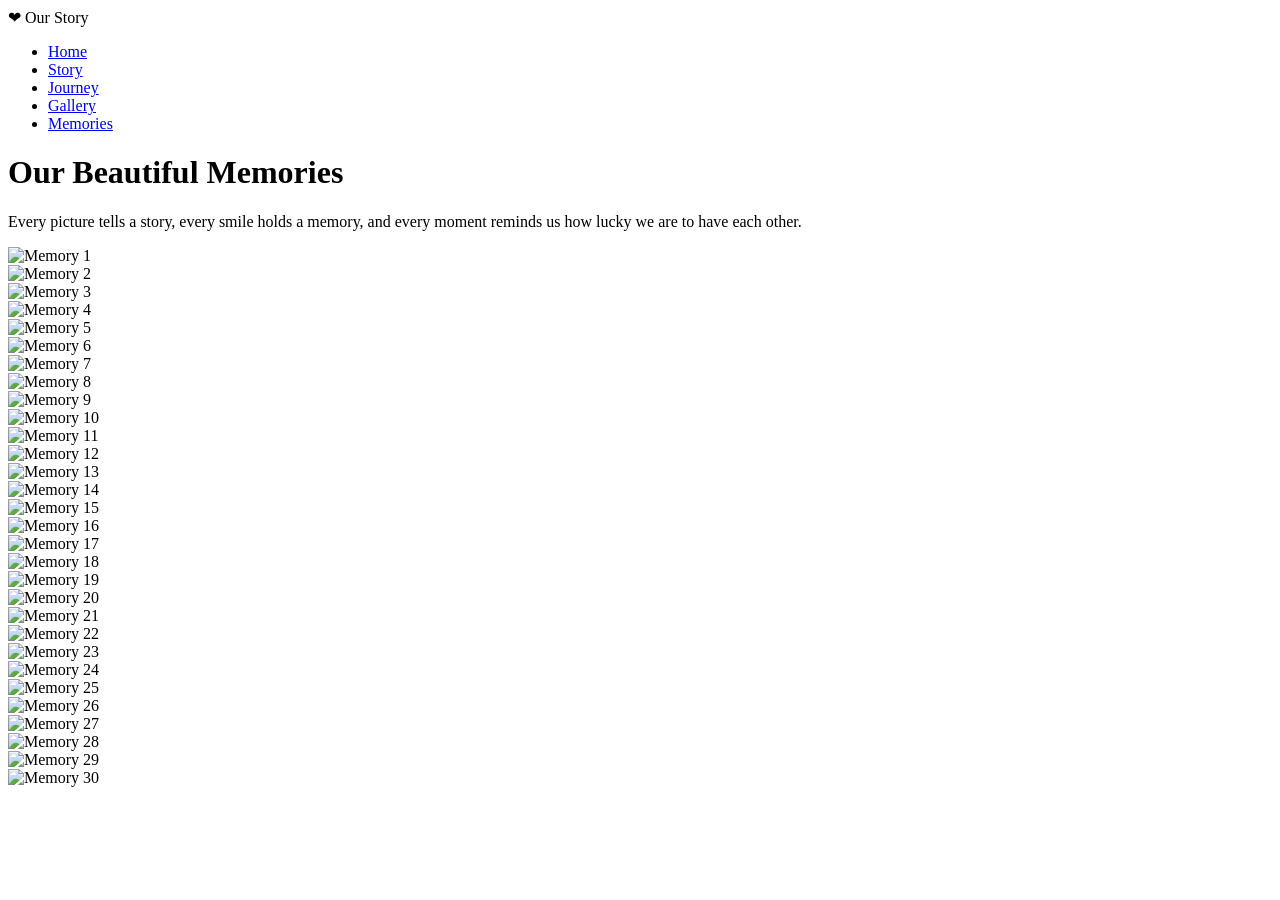
==== Gallery.html @ 6838d0ef "Add files via upload" ====
<!DOCTYPE html>
<html lang="en">

<head>
    <meta charset="UTF-8">
    <meta name="viewport" content="width=device-width, initial-scale=1.0">
    <title>Gallery | Our Love Story</title>

    <link rel="stylesheet" href="gallery.css">

    <link href="https://fonts.googleapis.com/css2?family=Playfair+Display:wght@600;700&family=Poppins:wght@300;400;500;600&display=swap" rel="stylesheet">
</head>

<body>

    <!-- ================= NAVIGATION ================= -->

    <nav>

        <div class="logo">
            ❤ Our Story
        </div>

        <ul>

            <li><a href="index.html">Home</a></li>
            <li><a href="story.html">Story</a></li>
            <li><a href="journey.html">Journey</a></li>
            <li><a href="gallery.html" class="active">Gallery</a></li>
            <li><a href="memories.html">Memories</a></li>

        </ul>

    </nav>

    <!-- ================= HERO ================= -->

    <header class="hero">

        <h1>Our Beautiful Memories</h1>

        <p>
            Every picture tells a story, every smile holds a memory,
            and every moment reminds us how lucky we are to have each other.
        </p>

    </header>

    <!-- ================= GALLERY ================= -->

    <main class="gallery">

        <div class="photo"><img src="images/gallery/1.png" alt="Memory 1"></div>
        <div class="photo"><img src="images/gallery/2.png" alt="Memory 2"></div>
        <div class="photo"><img src="images/gallery/3.png" alt="Memory 3"></div>
        <div class="photo"><img src="images/gallery/4.png" alt="Memory 4"></div>
        <div class="photo"><img src="images/gallery/5.png" alt="Memory 5"></div>
        <div class="photo"><img src="images/gallery/6.png" alt="Memory 6"></div>
        <div class="photo"><img src="images/gallery/7.png" alt="Memory 7"></div>
        <div class="photo"><img src="images/gallery/8.png" alt="Memory 8"></div>
        <div class="photo"><img src="images/gallery/9.png" alt="Memory 9"></div>
        <div class="photo"><img src="images/gallery/10.png" alt="Memory 10"></div>
        <div class="photo"><img src="images/gallery/11.png" alt="Memory 11"></div>
        <div class="photo"><img src="images/gallery/12.png" alt="Memory 12"></div>
        <div class="photo"><img src="images/gallery/13.png" alt="Memory 13"></div>
        <div class="photo"><img src="images/gallery/14.png" alt="Memory 14"></div>
        <div class="photo"><img src="images/gallery/15.png" alt="Memory 15"></div>
        <div class="photo"><img src="images/gallery/16.png" alt="Memory 16"></div>
        <div class="photo"><img src="images/gallery/17.png" alt="Memory 17"></div>
        <div class="photo"><img src="images/gallery/18.png" alt="Memory 18"></div>
        <div class="photo"><img src="images/gallery/19.png" alt="Memory 19"></div>
        <div class="photo"><img src="images/gallery/20.png" alt="Memory 20"></div>
        <div class="photo"><img src="images/gallery/21.png" alt="Memory 21"></div>
        <div class="photo"><img src="images/gallery/22.png" alt="Memory 22"></div>
        <div class="photo"><img src="images/gallery/23.png" alt="Memory 23"></div>
        <div class="photo"><img src="images/gallery/24.png" alt="Memory 24"></div>
        <div class="photo"><img src="images/gallery/25.png" alt="Memory 25"></div>
        <div class="photo"><img src="images/gallery/26.png" alt="Memory 26"></div>
        <div class="photo"><img src="images/gallery/27.png" alt="Memory 27"></div>
        <div class="photo"><img src="images/gallery/28.png" alt="Memory 28"></div>
        <div class="photo"><img src="images/gallery/29.png" alt="Memory 29"></div>
        <div class="photo"><img src="images/gallery/30.png" alt="Memory 30"></div>

    </main>

</body>

</html>
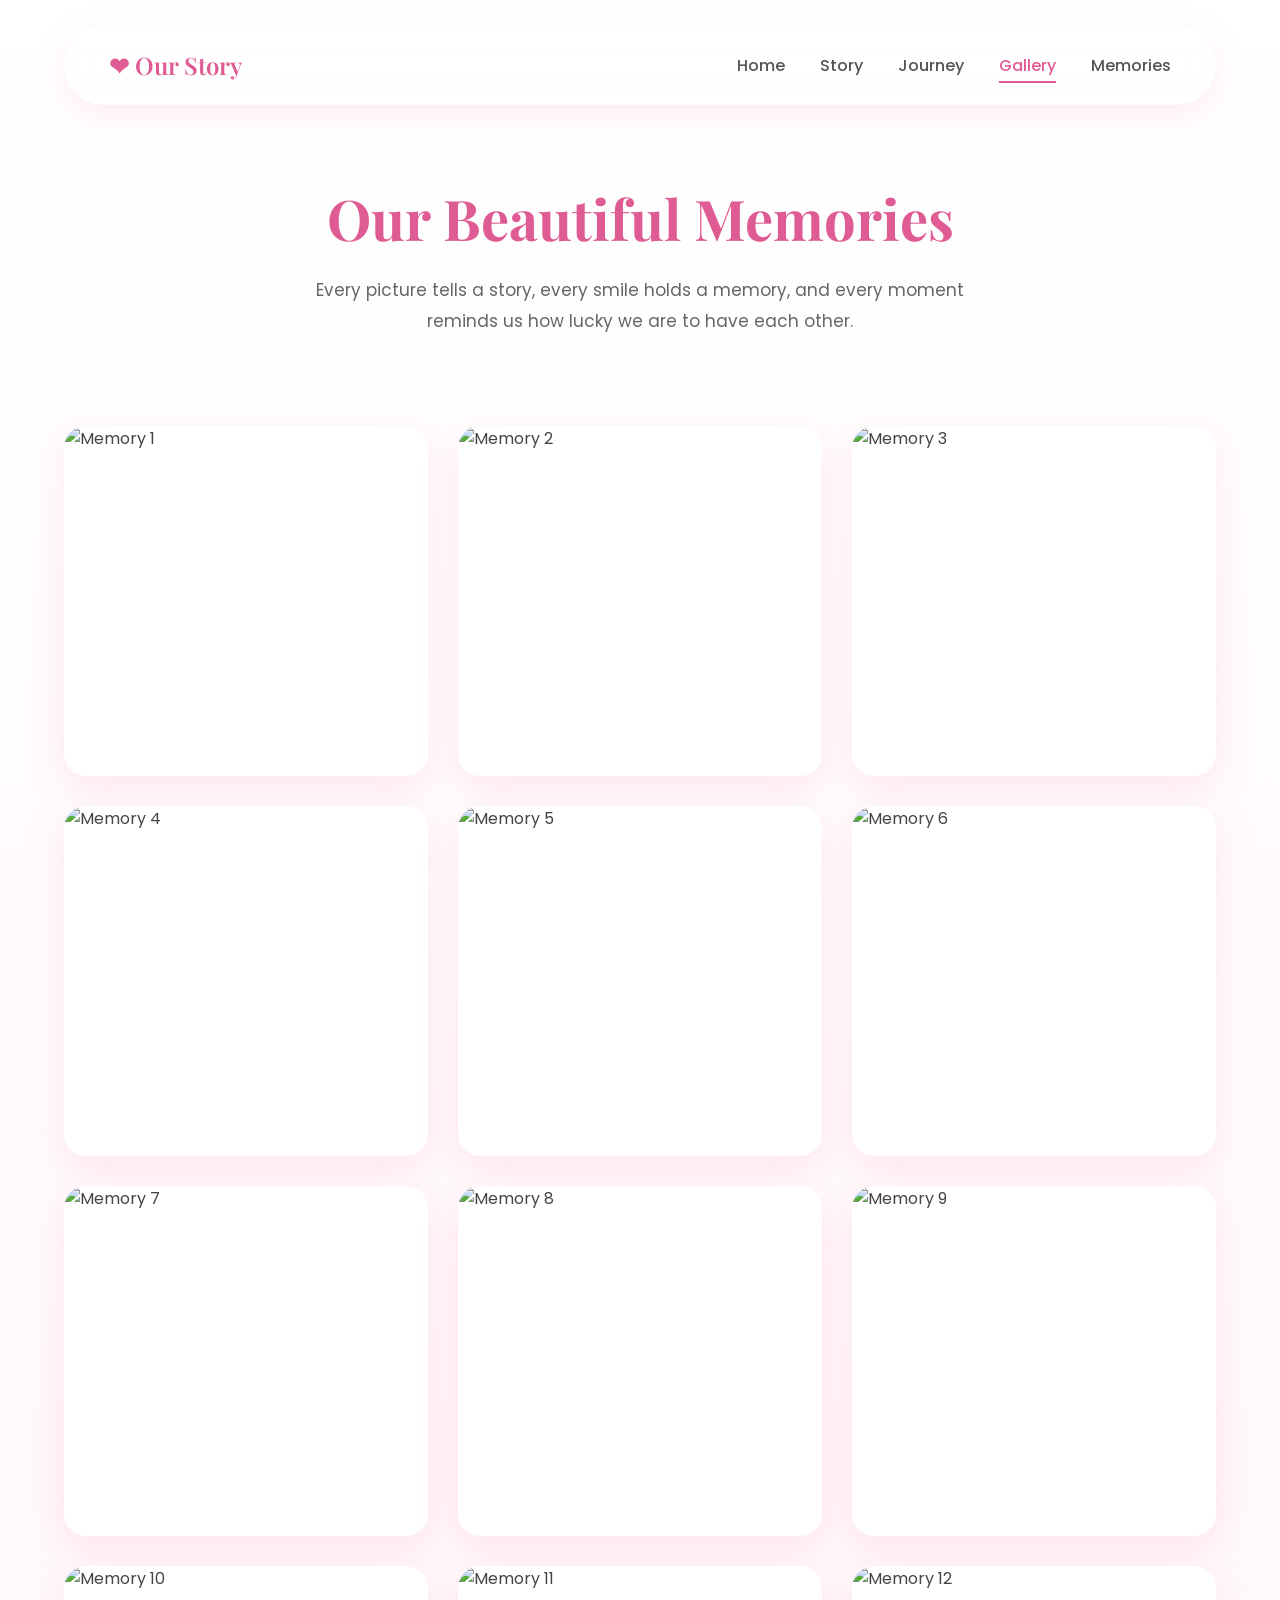
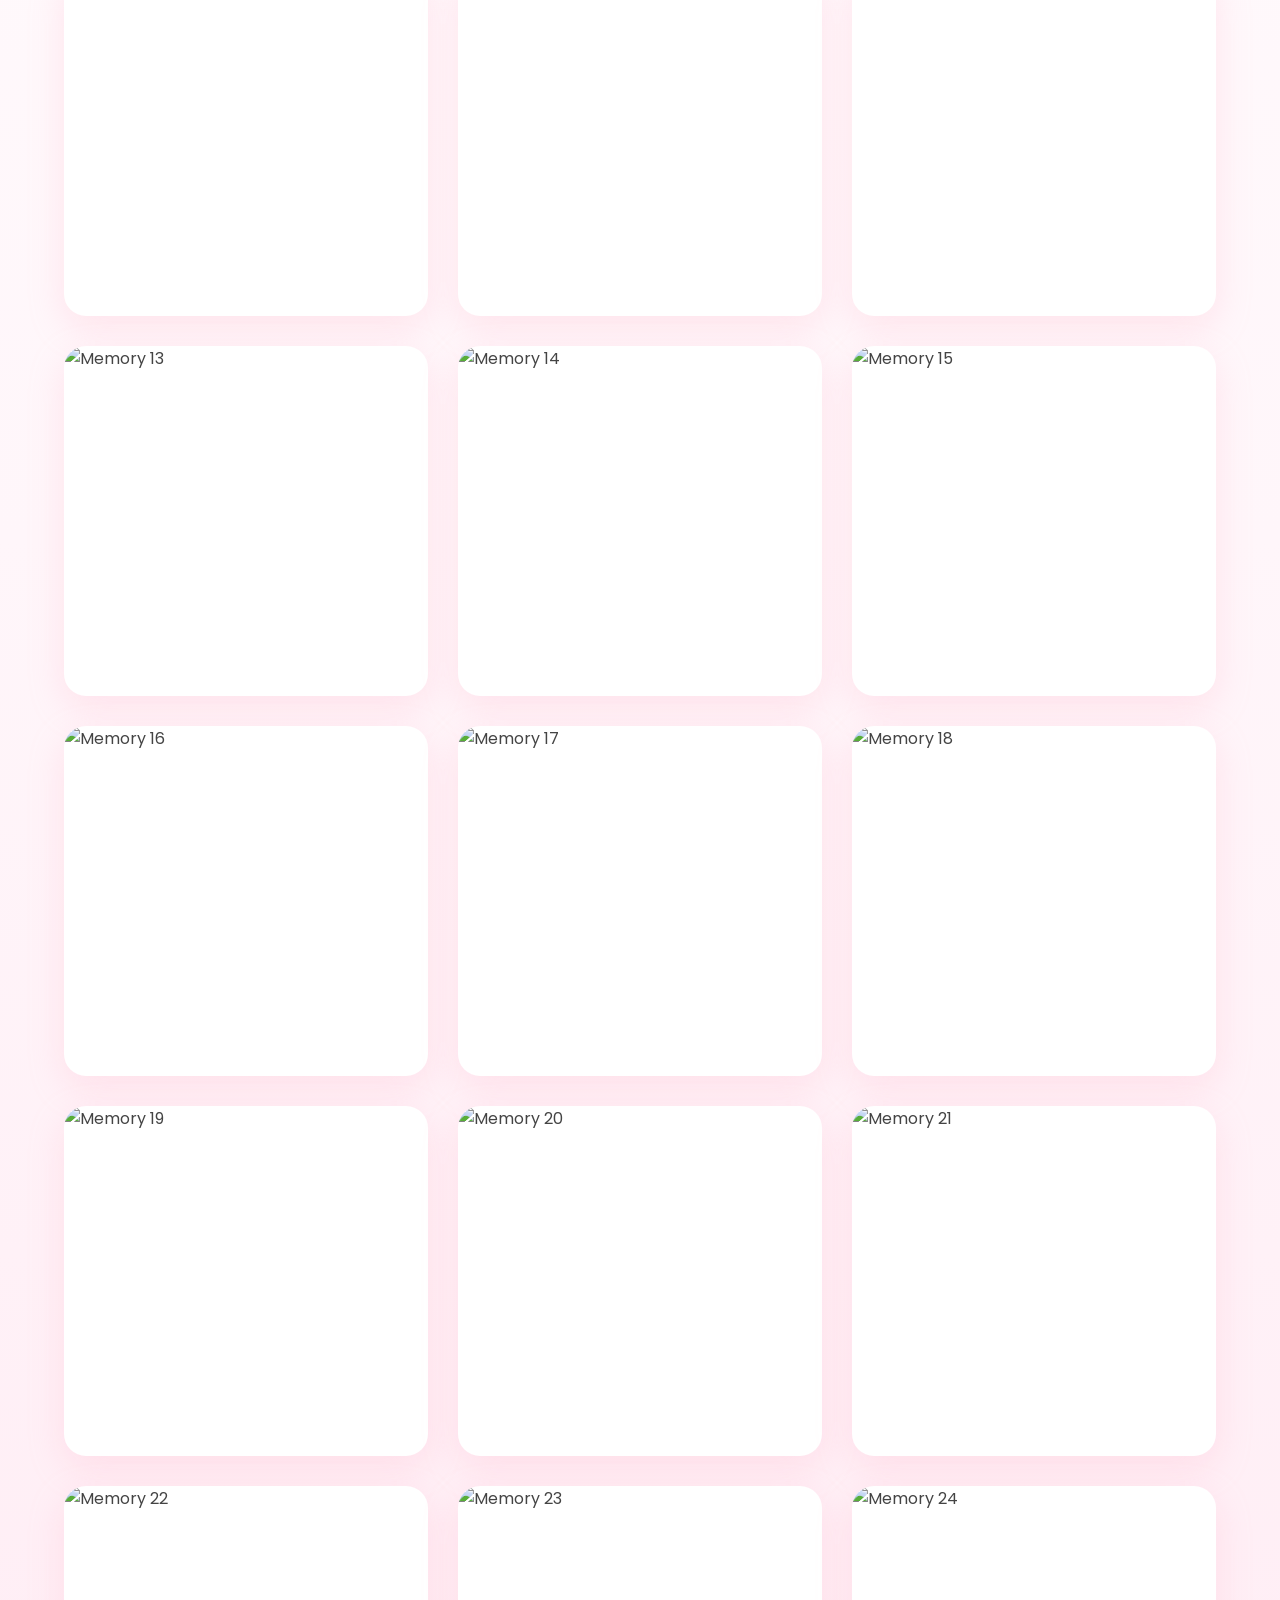
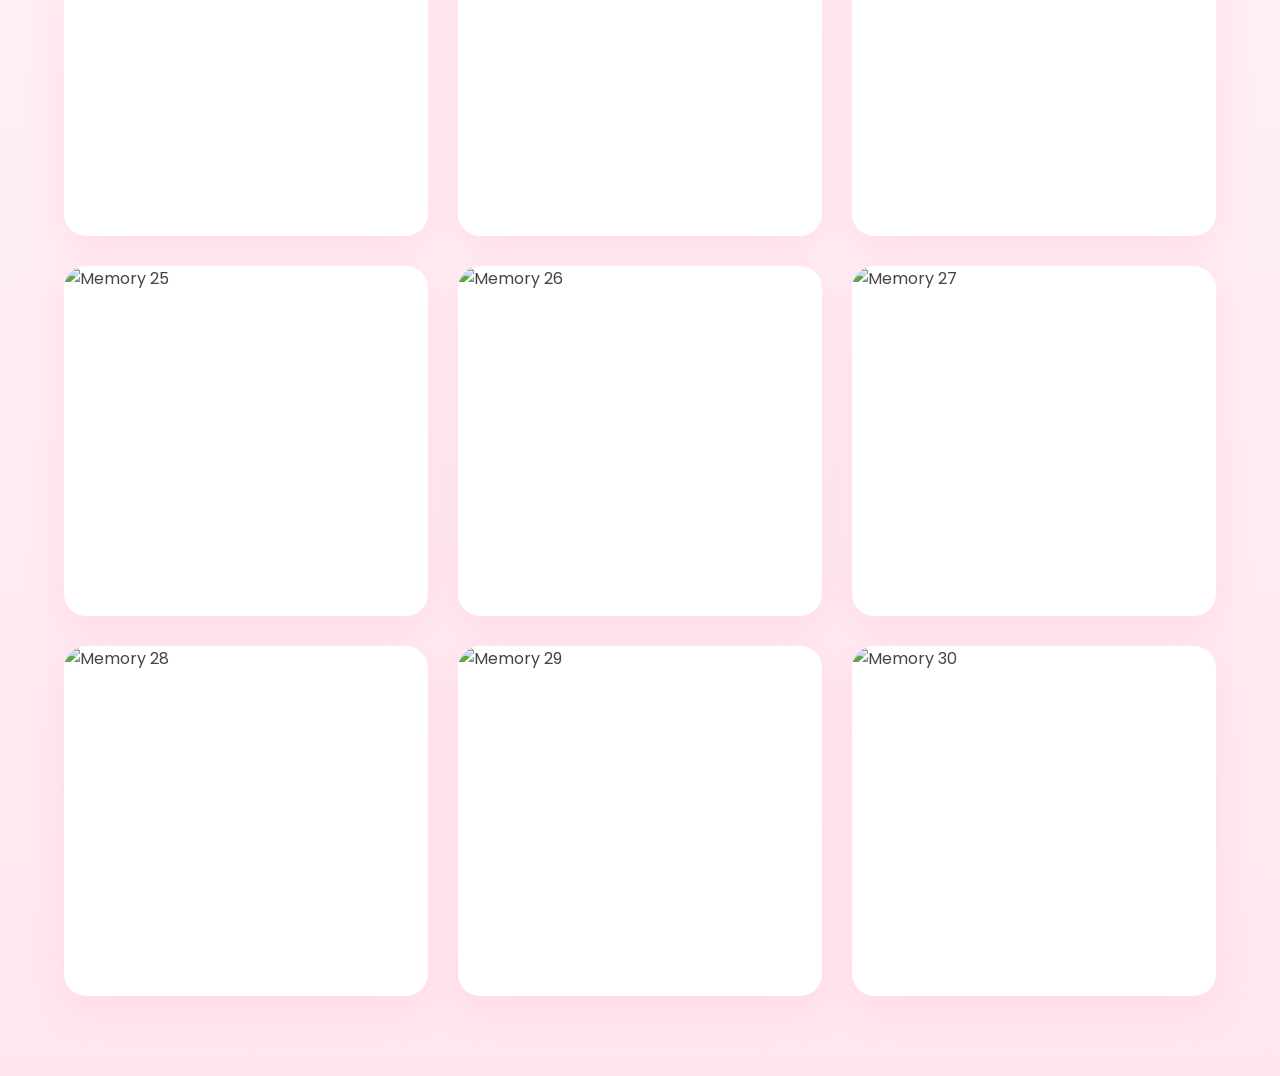
==== commit 00bdfa8f: "Rename gallery.html to Gallery.html" ====
--- a/Gallery.html
+++ b/Gallery.html
@@ -85,4 +85,4 @@
 
 </body>
 
-</html>+</html>
--- a/gallery.css
+++ b/gallery.css
@@ -0,0 +1,229 @@
+*{
+    margin:0;
+    padding:0;
+    box-sizing:border-box;
+}
+
+html{
+    scroll-behavior:smooth;
+}
+
+body{
+    font-family:'Poppins',sans-serif;
+    background:linear-gradient(180deg,#fff,#fff6fa,#ffe7f1);
+    color:#444;
+}
+
+/* ================= NAVIGATION ================= */
+
+nav{
+
+    width:90%;
+    height:80px;
+    margin:25px auto;
+
+    display:flex;
+    justify-content:space-between;
+    align-items:center;
+
+    padding:0 45px;
+
+    border-radius:50px;
+
+    background:rgba(255,255,255,.45);
+
+    backdrop-filter:blur(12px);
+
+    box-shadow:0 10px 30px rgba(255,182,193,.25);
+
+}
+
+.logo{
+
+    font-size:24px;
+    font-weight:600;
+    color:#df5b94;
+    font-family:'Playfair Display',serif;
+
+}
+
+nav ul{
+
+    display:flex;
+    gap:35px;
+    list-style:none;
+
+}
+
+nav a{
+
+    text-decoration:none;
+    color:#555;
+    font-weight:500;
+    transition:.3s;
+    position:relative;
+
+}
+
+nav a:hover{
+
+    color:#df5b94;
+
+}
+
+nav a::after{
+
+    content:"";
+    position:absolute;
+    left:0;
+    bottom:-6px;
+
+    width:0;
+    height:2px;
+
+    background:#df5b94;
+
+    transition:.3s;
+
+}
+
+nav a:hover::after{
+
+    width:100%;
+
+}
+
+nav .active{
+
+    color:#df5b94;
+
+}
+
+nav .active::after{
+
+    width:100%;
+
+}
+
+/* ================= HERO ================= */
+
+.hero{
+
+    text-align:center;
+    padding:50px 20px 40px;
+
+}
+
+.hero h1{
+
+    font-size:3.5rem;
+    color:#df5b94;
+    font-family:'Playfair Display',serif;
+    margin-bottom:20px;
+
+}
+
+.hero p{
+
+    max-width:700px;
+    margin:auto;
+    color:#666;
+    line-height:1.8;
+    font-size:17px;
+
+}
+
+/* ================= GALLERY ================= */
+
+.gallery{
+
+    width:90%;
+    max-width:1500px;
+    margin:50px auto 80px;
+
+    display:grid;
+    grid-template-columns:repeat(auto-fit,minmax(280px,1fr));
+    gap:30px;
+
+}
+
+.photo{
+
+    background:white;
+    border-radius:22px;
+    overflow:hidden;
+
+    box-shadow:0 12px 35px rgba(255,170,195,.25);
+
+    transition:.4s;
+
+}
+
+.photo:hover{
+
+    transform:translateY(-10px) scale(1.03);
+
+    box-shadow:0 18px 45px rgba(223,91,148,.35);
+
+}
+
+.photo img{
+
+    width:100%;
+    height:350px;
+
+    object-fit:cover;
+
+    display:block;
+
+    transition:.5s;
+
+}
+
+.photo:hover img{
+
+    transform:scale(1.08);
+
+}
+
+/* ================= RESPONSIVE ================= */
+
+@media(max-width:900px){
+
+nav{
+
+    flex-direction:column;
+    height:auto;
+    padding:20px;
+    gap:20px;
+
+}
+
+nav ul{
+
+    flex-wrap:wrap;
+    justify-content:center;
+    gap:20px;
+
+}
+
+.hero h1{
+
+    font-size:2.5rem;
+
+}
+
+.gallery{
+
+    width:95%;
+    gap:20px;
+
+}
+
+.photo img{
+
+    height:280px;
+
+}
+
+}
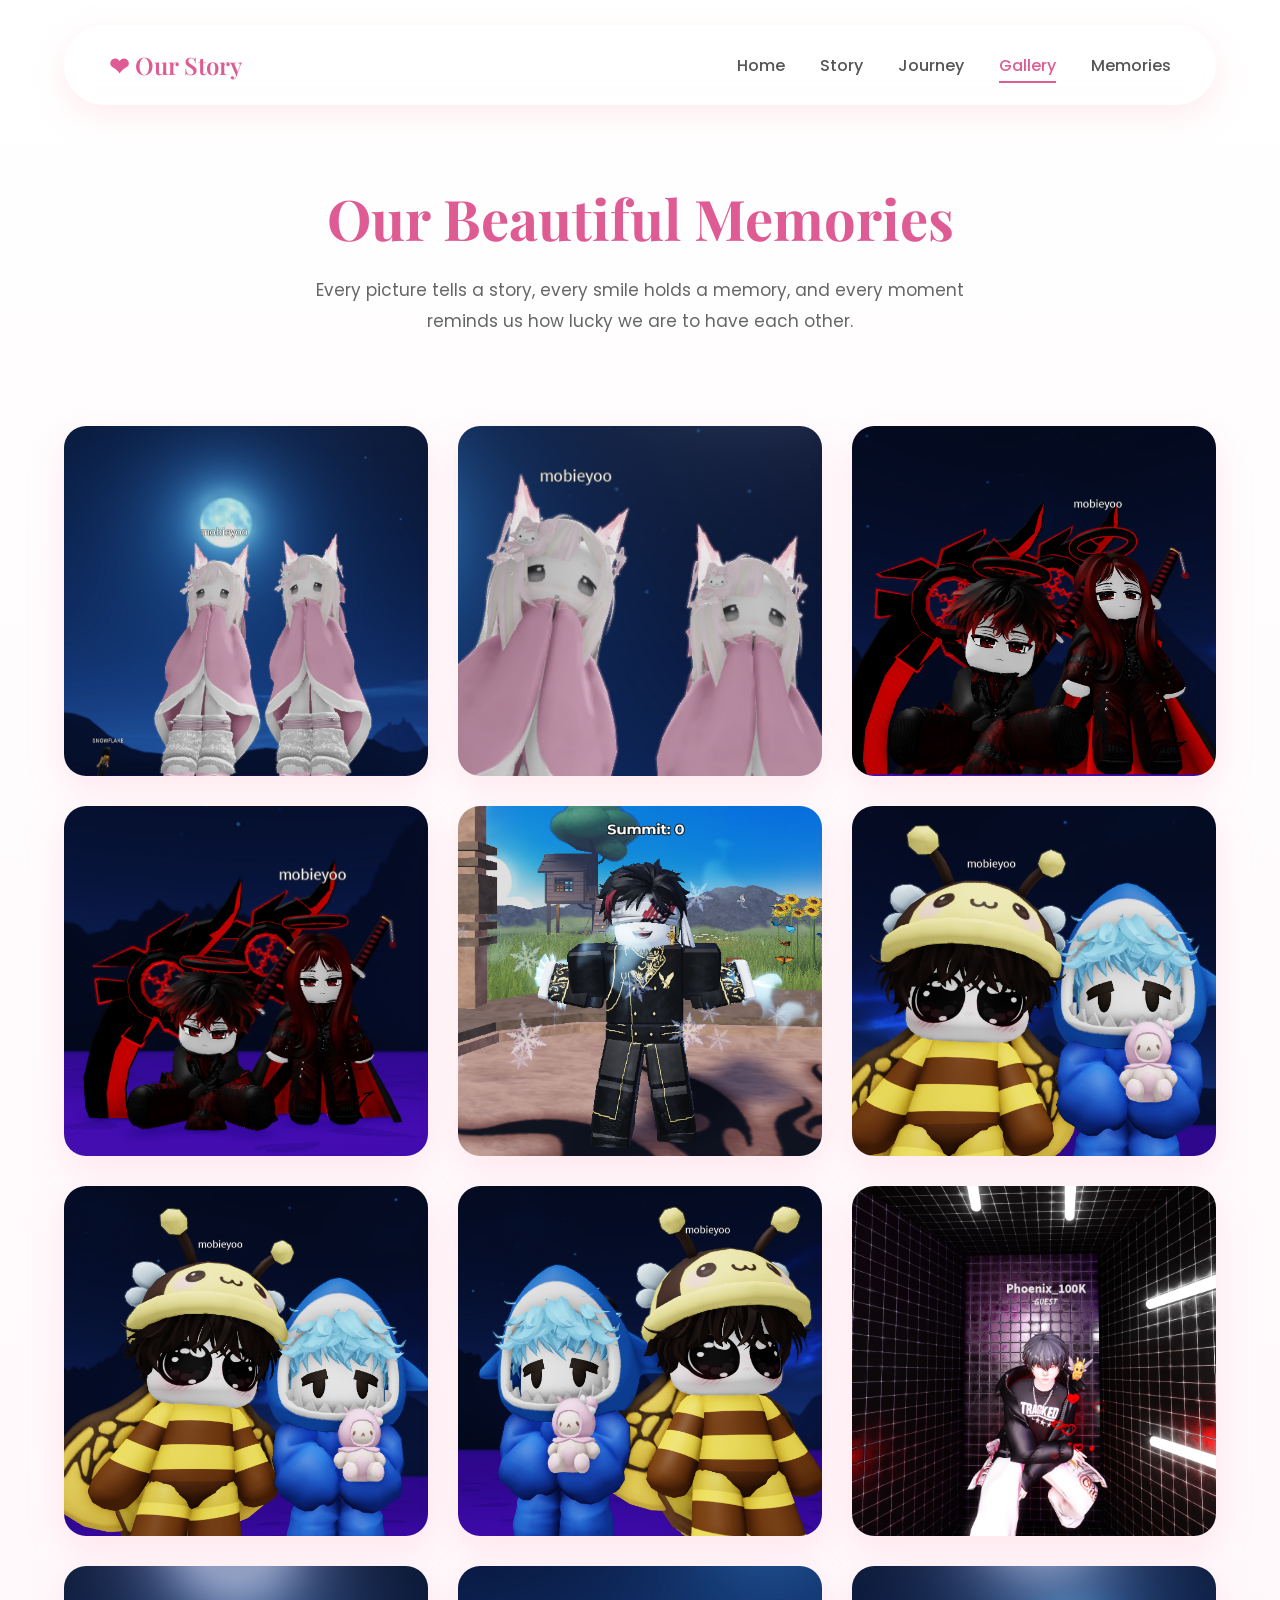
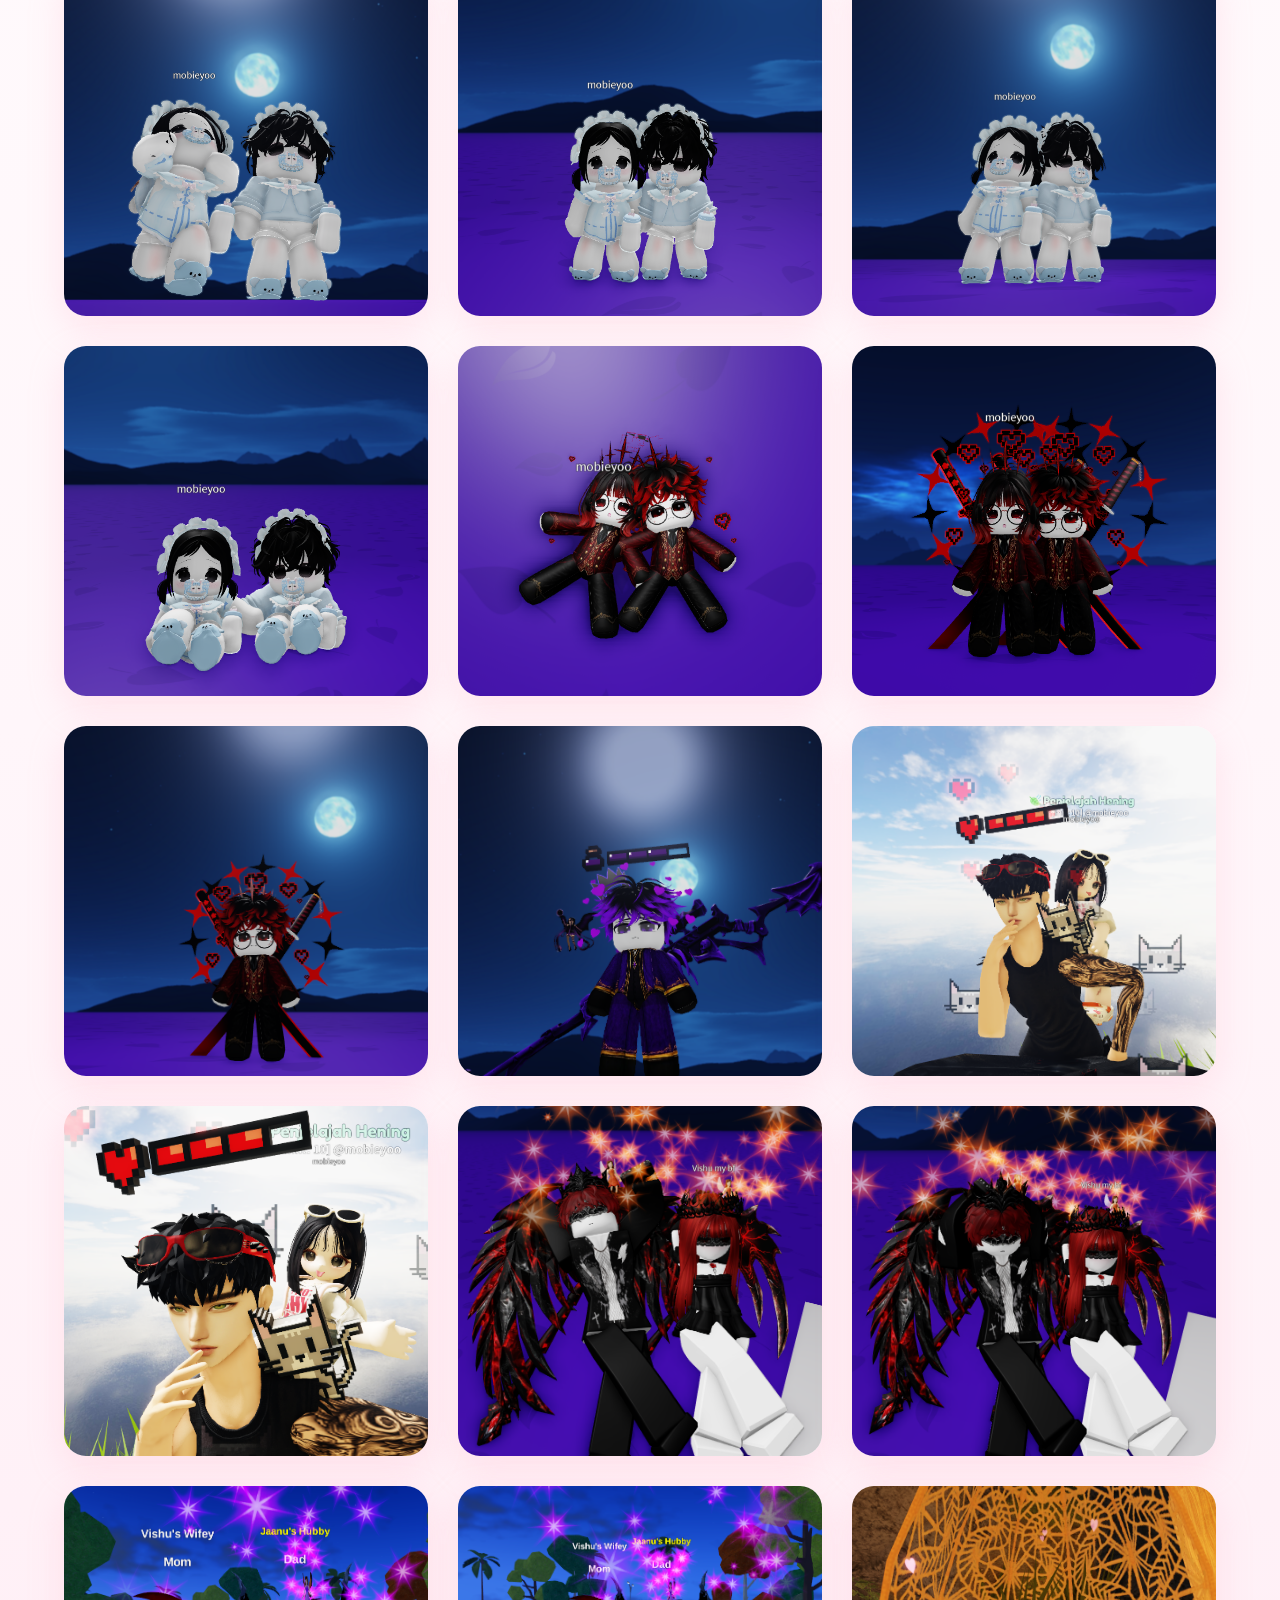
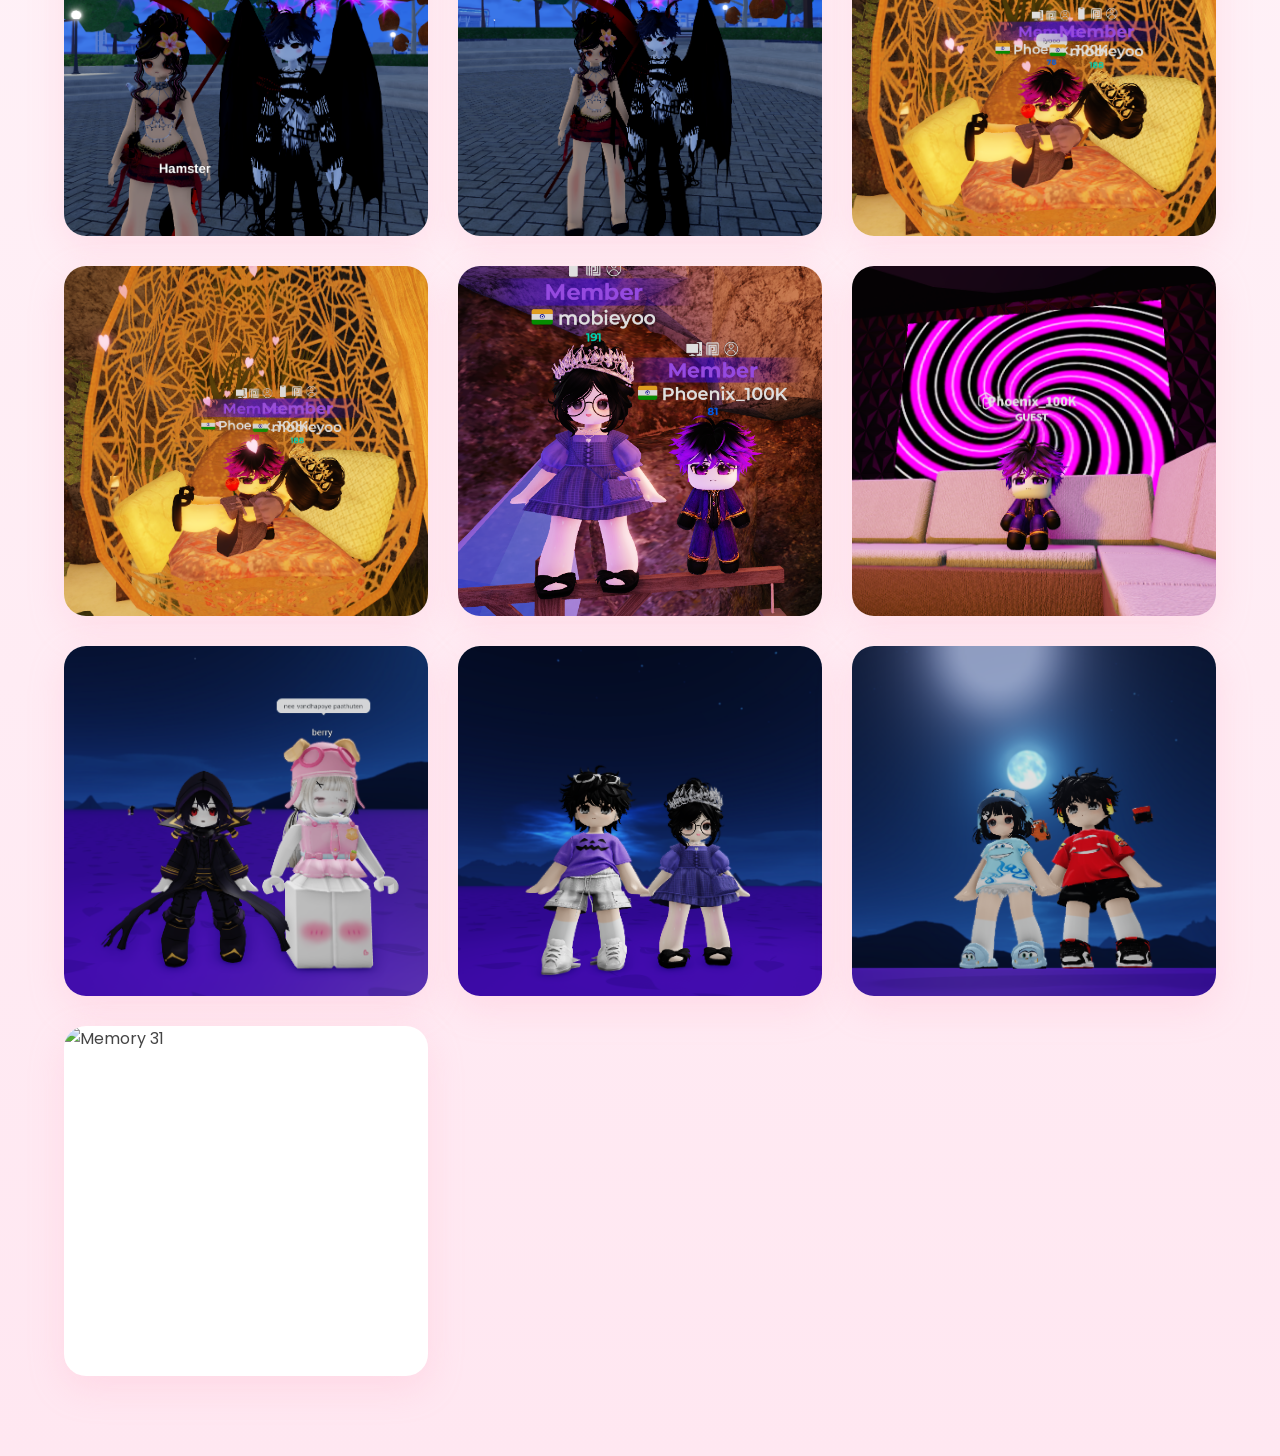
==== commit 02d0f138: "Update Gallery.html" ====
--- a/Gallery.html
+++ b/Gallery.html
@@ -80,6 +80,7 @@
         <div class="photo"><img src="images/gallery/28.png" alt="Memory 28"></div>
         <div class="photo"><img src="images/gallery/29.png" alt="Memory 29"></div>
         <div class="photo"><img src="images/gallery/30.png" alt="Memory 30"></div>
+        <div class="photo"><img src="images/gallery/31.png" alt="Memory 31"></div>
 
     </main>
 
